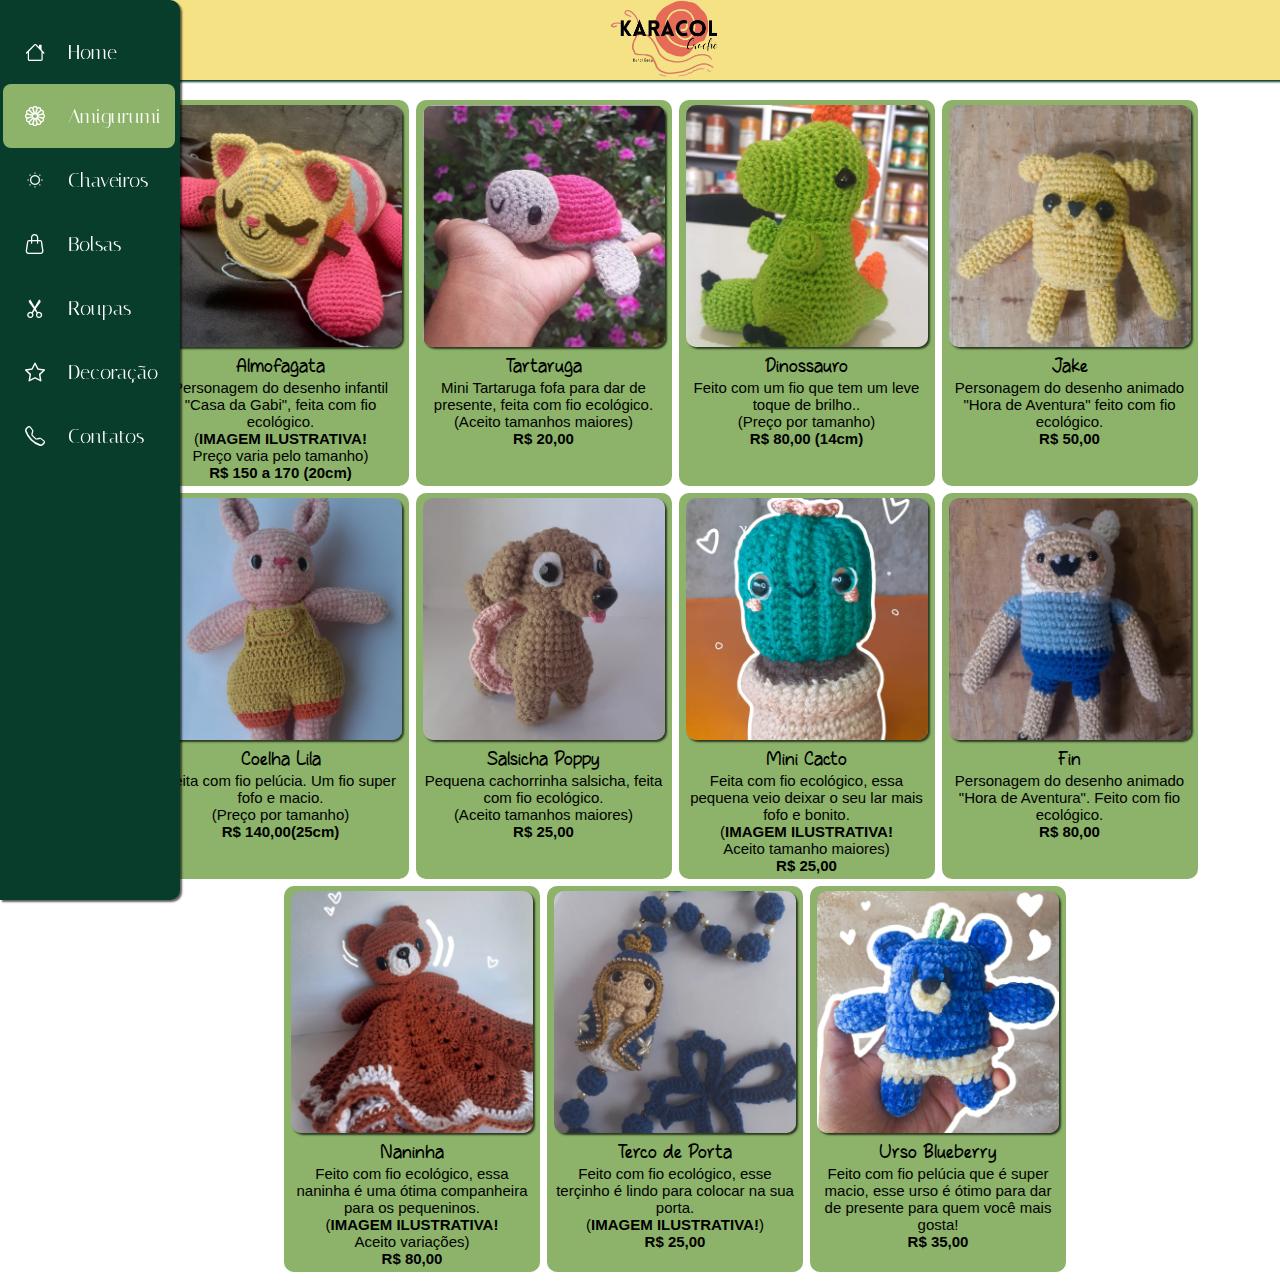
==== amigurumi/index.html @ 79bb6c6f "upda" ====
<!DOCTYPE html>
<html lang="pt-br">
<head>
    <meta charset="UTF-8">
    <meta name="viewport" content="width=device-width, initial-scale=1.0">
    <title>Karacol_croche</title>
    <link rel="stylesheet" href="style.css">
    <link rel="stylesheet" href="https://cdn.jsdelivr.net/npm/bootstrap-icons@1.11.3/font/bootstrap-icons.min.css">
    <link rel="stylesheet" href="media-query.css">
    <link rel="stylesheet" href="../fonteees/fontes.css">
    <link rel="stylesheet" href="../editor.css">
    <link rel="shortcut icon" type="imagex/png" href="../fotos_croche/icon_Karacol.png">
    
</head>
<body>
    <script src="java.js"></script>
    <nav id="nav-lateral">
        <div id="nav_con">
            <button class="abrir">
                <i class="bi bi-arrow-right-short"></i>
            </button>
            <ul id="itens">
                <li class="item">
                    <a href="../index.html">
                        <span class="icon"><i class="bi bi-house"></i></span>
                        <span class="txt">Home</span>
                    </a>
                </li>
            </ul>
            <ul id="itens">
                <li class="item active">
                    <a href="index.html">
                        <span class="icon"><i class="bi bi-flower1"></i></span>
                        <span class="txt">Amigurumi</span>
                    </a>
                </li>
            </ul>
            <ul id="itens">
                <li class="item">
                    <a href="../chaveiros/index.html">
                        <span class="icon"><i class="bi bi-brightness-low"></i></span>
                        <span class="txt">Chaveiros</span>
                    </a>
                </li>
            </ul>
            <ul id="itens">
                <li class="item">
                    <a href="../bolsas/index.html">
                        <span class="icon"><i class="bi bi-handbag"></i></span>
                        <span class="txt">Bolsas</span>
                    </a>
                </li>
            </ul>
            <ul id="itens">
                <li class="item">
                    <a href="../roupas/index.html">
                        <span class="icon"><i class="bi bi-scissors"></i></span>
                        <span class="txt">Roupas</span>
                    </a>
                </li>
            </ul>
            <ul id="itens">
                <li class="item">
                    <a href="../decoração/index.html">
                        <span class="icon"><i class="bi bi-star"></i></span>
                        <span class="txt">Decoração</span>
                    </a>
                </li>
            </ul>
            <ul id="itens">
                <li class="item">
                    <a href="../contatos/index.html">
                        <span class="icon"><i class="bi bi-telephone"></i></span>
                        <span class="txt">Contatos</span>
                    </a>
                </li>
            </ul>
        </nav>
        </div>
    <header>
        <div id="logo">
            <img src="../fotos_croche/logo.png" alt="">
        </div>
    </header>
    <main>
        <div class="espaco">
            <div class="conteudo">
                <section class="cards">
                    <div class="icon"><img src="../fotos_croche/ami_gata.png" alt="almofagata"></div>
                    <span>Almofagata</span>
                    <div id="descricao">
                        <p>Personagem do desenho infantil "Casa da Gabi", feita com fio ecológico.<br>(<Strong>IMAGEM ILUSTRATIVA!</Strong><BR>Preço varia pelo tamanho) </p>
                    </div>
                    <h3>R$ 150 a 170 (20cm)</h3>
                </section>
                <section class="cards">
                    <div class="icon"><img src="../fotos_croche/ami_tartle.jpg" alt="tartaruga"></div>
                    <span>Tartaruga </span>
                    <div id="descricao">
                        <p>Mini Tartaruga fofa para dar de presente, feita com fio ecológico.<br>(Aceito tamanhos maiores)</p>
                    </div>
                    <h3>R$ 20,00</h3>
                </section>
                <section class="cards">
                    <div class="icon"><img src="../fotos_croche/ami_dino.png" alt="dinossauro"></div>
                    <span>Dinossauro</span>
                    <div id="descricao">
                        <p>Feito com um fio que tem um leve toque de brilho..<br>(Preço por tamanho)</p>
                    </div>
                    <h3>R$ 80,00 (14cm)</h3>
                </section>
                <section class="cards">
                    <div class="icon"><img src="../fotos_croche/ami_jake.png" alt="dino"></div>
                    <span>Jake</span>
                    <div id="descricao">
                        <p>Personagem do desenho animado "Hora de Aventura" feito com fio ecológico.</p>
                    </div>
                    <h3>R$ 50,00</h3>
                </section>
                <section class="cards">
                    <div class="icon"><img src="../fotos_croche/ami_coelho.png" alt="dino"></div>
                    <span>Coelha Lila</span>
                    <div id="descricao">
                        <p>Feita com fio pelúcia. Um fio super fofo e macio.<br>(Preço por tamanho)</p>
                    </div>
                    <h3>R$ 140,00(25cm)</h3>
                </section>
                <section class="cards">
                    <div class="icon"><img src="../fotos_croche/ami_cachorro.png" alt="dino"></div>
                    <span>Salsicha Poppy</span>
                    <div id="descricao">
                        <p>Pequena cachorrinha salsicha, feita com fio ecológico.<br>(Aceito tamanhos maiores)</p>
                    </div>
                    <h3>R$ 25,00</h3>
                </section>
                <section class="cards">
                    <div class="icon"><img src="../fotos_croche/ami_cacto.png" alt="dino"></div>
                    <span>Mini Cacto</span>
                    <div id="descricao">
                        <p>Feita com fio ecológico, essa pequena veio deixar o seu lar mais fofo e bonito.<br>(<strong>IMAGEM ILUSTRATIVA!</strong><BR>Aceito tamanho maiores)</p>
                    </div>
                    <h3>R$ 25,00</h3>
                </section>
                <section class="cards">
                    <div class="icon"><img src="../fotos_croche/ami_fin.png" alt="dino"></div>
                    <span>Fin</span>
                    <div id="descricao">
                        <p>Personagem do desenho animado "Hora de Aventura". Feito com fio ecológico.</p>
                    </div>
                    <h3>R$ 80,00</h3>
                </section>
                <section class="cards">
                    <div class="icon"><img src="../fotos_croche/ami_naninha.png" alt="dino"></div>
                    <span>Naninha</span>
                    <div id="descricao">
                        <p>Feito com fio ecológico, essa naninha é uma ótima companheira para os pequeninos.<br>(<strong>IMAGEM ILUSTRATIVA!</strong><br>Aceito variações)</p>
                    </div>
                    <h3>R$ 80,00</h3>
                </section><section class="cards">
                    <div class="icon"><img src="../fotos_croche/ami_terco.png" alt="dino"></div>
                    <span>Terco de Porta</span>
                    <div id="descricao">
                        <p>Feito com fio ecológico, esse terçinho é lindo para colocar na sua porta.<br>(<strong>IMAGEM ILUSTRATIVA!</strong>)</p>
                    </div>
                    <h3>R$ 25,00</h3>
                </section>
                </section><section class="cards">
                    <div class="icon"><img src="../fotos_croche/ami_ursoazul.png" alt="dino"></div>
                    <span>Urso Blueberry</span>
                    <div id="descricao">
                        <p>Feito com fio pelúcia que é super macio, esse urso é ótimo para dar de presente para quem você mais gosta!</p>
                    </div>
                    <h3>R$ 35,00</h3>
                </section>
            </div>
        </div>
    </main>
</body>
</html>
---- amigurumi/style.css ----
@charset "UTF-8";
@import url('https://fonts.googleapis.com/css2?family=Italiana&display=swap');
:root{
    --cor-salmao: #F4E285;
    --cor-verde: #083D2B;
    --cor-verdeC: #8CB369;
    --cor-rosinha: #b36969;
    --cor-corback_verde: #00ffa887;
}
*{
    padding: 0px;
    margin: 0px;
    box-sizing: border-box;
}
main{
    display: flex;
    justify-content: right;
}
body{
    display: flex;
    background-color: black;
    font-size: 20px;
}
#nav-lateral{
    z-index: 2;
    display: flex;
    flex-direction: column;
    justify-content: space-between;
    height: 100vh;
    width: 50px;
    position: fixed;
    box-shadow: 2px 2px 2px rgba(0, 0, 0, 0.623);
    top: 0px;
    left: 0px;
    transition: .8s;
    overflow: hidden;
    border-radius: 0px 10px 10px 0px;
}
#nav-lateral:hover{
    width: 180px;
}
#nav_con{
    transition: 1s;
    padding: 20px;
    position: absolute;
    top: 3em;
    left: -7px;
}
#itens{
    display: flex;
    flex-direction: column;
    gap: 8px;
    margin-left: -10px;
    list-style: none;
}
.item{
    padding: 14px;
    cursor: pointer;
    border-radius: 8px;
}
.item:hover:not(.item.active){
    transition: .8s;
}
.item a{
    text-decoration: none;
    display: flex;
    align-items: center;
    gap: 14px;
}
.item a i {
    display: flex;
    align-items: center;
    justify-content: center;
    width: 20px;
    height: 20px;
}
header{
    display: flex;
    justify-content: center;
    width: 100%;
    height: 4em;
}
div#logo{
    width: 105px;
    height: 100%;
    position: relative;
    left: 1em;
}
div#logo>img{
    width: 120%;
    height: 100%;
    object-fit: cover;
}
div.espaco{
    display: flex;
    justify-content: center;
    position: absolute;
    width: calc(100% - 50px);
    top: 4em;
    left: 50px;
}
.abrir{
    position: absolute;
    top: -46px;
    right: 130px;
    width: 40px;
    height: 50px;
    color: white;
    cursor: pointer;
    border-radius: 10px;
}
div.conteudo{
    display: flex;
    gap: 7px;
    left: 20px;
    justify-content: left;
    flex-wrap: wrap;
    text-align: center;
    position: absolute;
    padding: 20px 10px 10px 10px;
}
div#descricao,div.conteudo p, div.conteudo h3{
    width: 100%;
    font-size: 15px;
}
div.conteudo>section.cards{
    display: flex;
    position: relative;
    flex-direction: column;
    align-items: center;
    text-align: center;
    max-width: calc(100% - 76%);
    max-height: calc(100% - 92%);
    border-radius: 10px;
    padding: 5px 7px;
}
div.conteudo>section.cards:first-child{
    margin-left: 0px;
}
div.conteudo section.cards .icon{
    width: 100%
}
div.conteudo section.cards img{
    position: relative;
    align-items: center;
    width: 100%;
    height: auto;
    border-radius: 10px;
    box-shadow: 2px 2px 2px rgba(0, 0, 0, 0.692);
}
---- amigurumi/media-query.css ----
@charset "UTF-8";

@media screen and (max-width: 300px){
    div.conteudo section.cards{
        margin-bottom: 0px;
        margin: 0px;
        max-height: 100%;
        max-width: calc(100% - 10%);
        margin-left: 0px;
    }
}
@media screen and (min-width: 300px) and (max-width: 768px){
    div.conteudo section.cards{
        margin-bottom: 0px;
        margin: 0px;
        max-height: 100%;
        max-width: calc(100% - 53%);
        margin-left: 0px;
    }
}
@media screen and (min-width: 768px) and (max-width: 992px){
    div.conteudo section.cards{
        margin-bottom: 0px;
        margin: 0px;
        max-height: 100%;
        max-width: calc(100% - 68%);
        margin-left: 0px;
    }
}
@media screen and (min-width: 992px){
    body{
        .abrir{
            display: none;
            transition: 1s;
        }
        #nav_con{
            position: absolute;
            top: 0em;
        }
    }
    #nav-lateral{
        width: 65px;
    }
    .item a{
        gap: 15px;
    }
    .item a i{
        width: 36px;
        height: 36px;
    }
    div.conteudo section.cards{
        margin-bottom: 0px;
        margin: 0px;
        max-height: 100%;
        max-width: calc(100% - 84%);
        margin-left: 0px;
    }
}
---- fonteees/fontes.css ----
/*
    FONTES:
    1-bubbly ; 2-buydog ; 3-cherry ; 4-cookie
    5-cute ; 6-game ; 7-futura ; 8-hact
    9-katto ; 10-kinder ; 11-lemon ; 12-mix
    13-monday ; 14-sunday ; 15-pat1 ; 16-pat2
    17-pw ; 18-sugar ; 19-vertical ; 20-comic 
    21-easy ; 22-grande ; 23-stone

*/

/*
    Reservei este canto para colocar a referenciacao 
    do lugar da noticia (naao esqueca! Quero trocar cor e fonte 
    de forma rapida, Obrigada morzin, vc ta fazendo um trabalho
    incrivel!TE AMO DEMAIS, sou muito grata por fazer isso por mim
    sabe, me da mais vontade de seguir, vc sempre me apoiando me da
    muita forca, obrigada.)
    :D
    te amo muito, e faco isso pq sei que vc tem potencial
*/

@font-face{
    font-family:'bubbly' ;
    src: url("Bubbly-Regular.ttf");
}
@font-face{
    font-family: 'buydog';
    src: url("Buydog.otf");
}
@font-face{
    font-family:'cherry' ;
    src: url("Cheeky Rabbit.ttf");
}
@font-face{
    font-family:'cookie' ;
    src: url("CookieMonster.ttf");
}
@font-face{
    font-family:'cute' ;
    src: url("Cute Dino.otf");
}
@font-face{
    font-family:'game' ;
    src: url("Game On_PersonalUseOnly.ttf");
}
@font-face{
    font-family:'futura' ;
    src: url("FuturaHandwritten.ttf");
}
@font-face{
    font-family:'hact' ;
    src: url("IHATCS__.TTF");
}
@font-face{
    font-family:'katto' ;
    src: url("Katto-PersonalUse.otf");
}
@font-face{
    font-family:'kinder' ;
    src: url("kindergarten.ttf");
}
@font-face{
    font-family:'lemon' ;
    src: url("Lemon Juice.otf");
}
@font-face{
    font-family:'mix' ;
    src: url("MixStitch.ttf");
}
@font-face{
    font-family:'monday' ;
    src: url("Monday Night.ttf");
}
@font-face{
    font-family:'sunday' ;
    src: url("Next Sunday.otf");
}
@font-face{
    font-family:'pat1' ;
    src: url("Patchwork Stitchlings Color.ttf");
}
@font-face{
    font-family:'pat2' ;
    src: url("Patchwork Stitchlings.ttf");
}
@font-face{
    font-family:'pw' ;
    src: url("PWDottedFont.ttf");
}
@font-face{
    font-family:'sugar' ;
    src: url("Sugar Cream.otf");
}
@font-face{
    font-family:'vertical' ;
    src: url("Vertically.otf");
}
@font-face{
    font-family:'comic' ;
    src: url("Comic_Andy.ttf");
}
@font-face{
    font-family:'easy' ;
    src: url("EasyOpenFace.ttf");
}
@font-face{
    font-family:'grande' ;
    src: url("Grande October Four (Regular) by Situjuh (7NTypes).otf");
}
@font-face{
    font-family:'stone' ;
    src: url("STONES.ttf");
}

.texto:nth-child(1){
    font-family: 'bubbly';
}
.texto:nth-child(2){
    font-family: 'buydog';
}
.texto:nth-child(3){
    font-family: 'cherry';
}
.texto:nth-child(4){
    font-family: 'cookie';
}
.texto:nth-child(5){
    font-family: 'cute';
}
.texto:nth-child(6){
    font-family: 'game';
}
.texto:nth-child(7){
    font-family: 'futura';
}
.texto:nth-child(8){
    font-family: 'hact';
}
.texto:nth-child(9){
    font-family: 'katto';
}
.texto:nth-child(10){
    font-family: 'kinder';
}
.texto:nth-child(11){
    font-family: 'lemon';
}
.texto:nth-child(12){
    font-family: 'mix';
}
.texto:nth-child(13){
    font-family: 'monday';
}
.texto:nth-child(14){
    font-family: 'sunday';
}
.texto:nth-child(15){
    font-family: 'pat1';
}
.texto:nth-child(16){
    font-family: 'pat2';
}
.texto:nth-child(17){
    font-family: 'pw';
}
.texto:nth-child(18){
    font-family: 'sugar';
}
.texto:nth-child(19){
    font-family: 'vertical';
}
.texto:nth-child(20){
    font-family: 'comic';
}
.texto:nth-child(21){
    font-family: 'easy';
}
.texto:nth-child(22){
    font-family: 'grande';
}
.texto:nth-child(23){
    font-family: 'stone';
}
---- editor.css ----
:root{
    --cor-salmao: #F4E285;
    --cor-verde: #083D2B;
    --cor-verdeC: #8CB369;
    --cor-rosinha: #b36969;
    --cor-corback_verde: #00ffa887;
}
@media screen and (max-width: 300px) {
    div.conteudo section.cards{
        max-width: 100%;
    }
    div.conteudo {
        left: 0px;
    }
}
@media screen and (min-width: 300px) and (max-width: 400px){
    div.conteudo section.cards{
        max-width: 16pc;
    }
    div.conteudo{
        display: flex;
        justify-content: center;
        left: 0px;
    }
}
@media screen and (min-width: 768px) and (max-width: 992px){
    div.conteudo section.cards {
      max-width: 17pc;
    }
    div.conteudo{
        display: flex;
        justify-content: center;
    }
}
@media screen and (min-width: 992px){
    div.conteudo section.cards{
        max-width: 16pc;
    }
    div.conteudo{
        display: flex;
        justify-content: center;
    }
}
/*Cor da pagina*/
body{
    background-color: white;
}
/*Aqui muda a cor do bottao de abrir a navbar*/

.abrir{
    background-color: var(--cor-verdeC);
}

/*Aqui muda a cor da navbar*/
#nav-lateral{
    background-color: var(--cor-verde);
    font-family: "Italiana", sans-serif;
}
/*Aqui muda a cor dos icones*/
.item a{
    color: rgb(255, 255, 255);
}
/*Aqui muda a cor do item selecionado*/
.item.active{
    background-color: var(--cor-verdeC);
}
/*Aqui muda a cor do item quando o mouse e passado por cima*/
.item:hover:not(.item.active){
    background-color: #000000;
}

/*Aqui muda a cor do cabecalho*/
header{
    background-color: var(--cor-salmao);
    box-shadow: 2px 2px 2px var(--cor-verde);
}
/*Aqui muda a fonte dos titulos dos croche*/
div.conteudo{
    font-family: vertical;
}
/*Aqui muda a fonte do preço e da descrição do produto*/
div#descricao,div.conteudo p, div.conteudo h3{
    font-family: Arial, Helvetica, sans-serif;
}
/*Aqui muda a cor do cards de croche*/
div.conteudo>section.cards{
    background: var(--cor-verdeC);
}
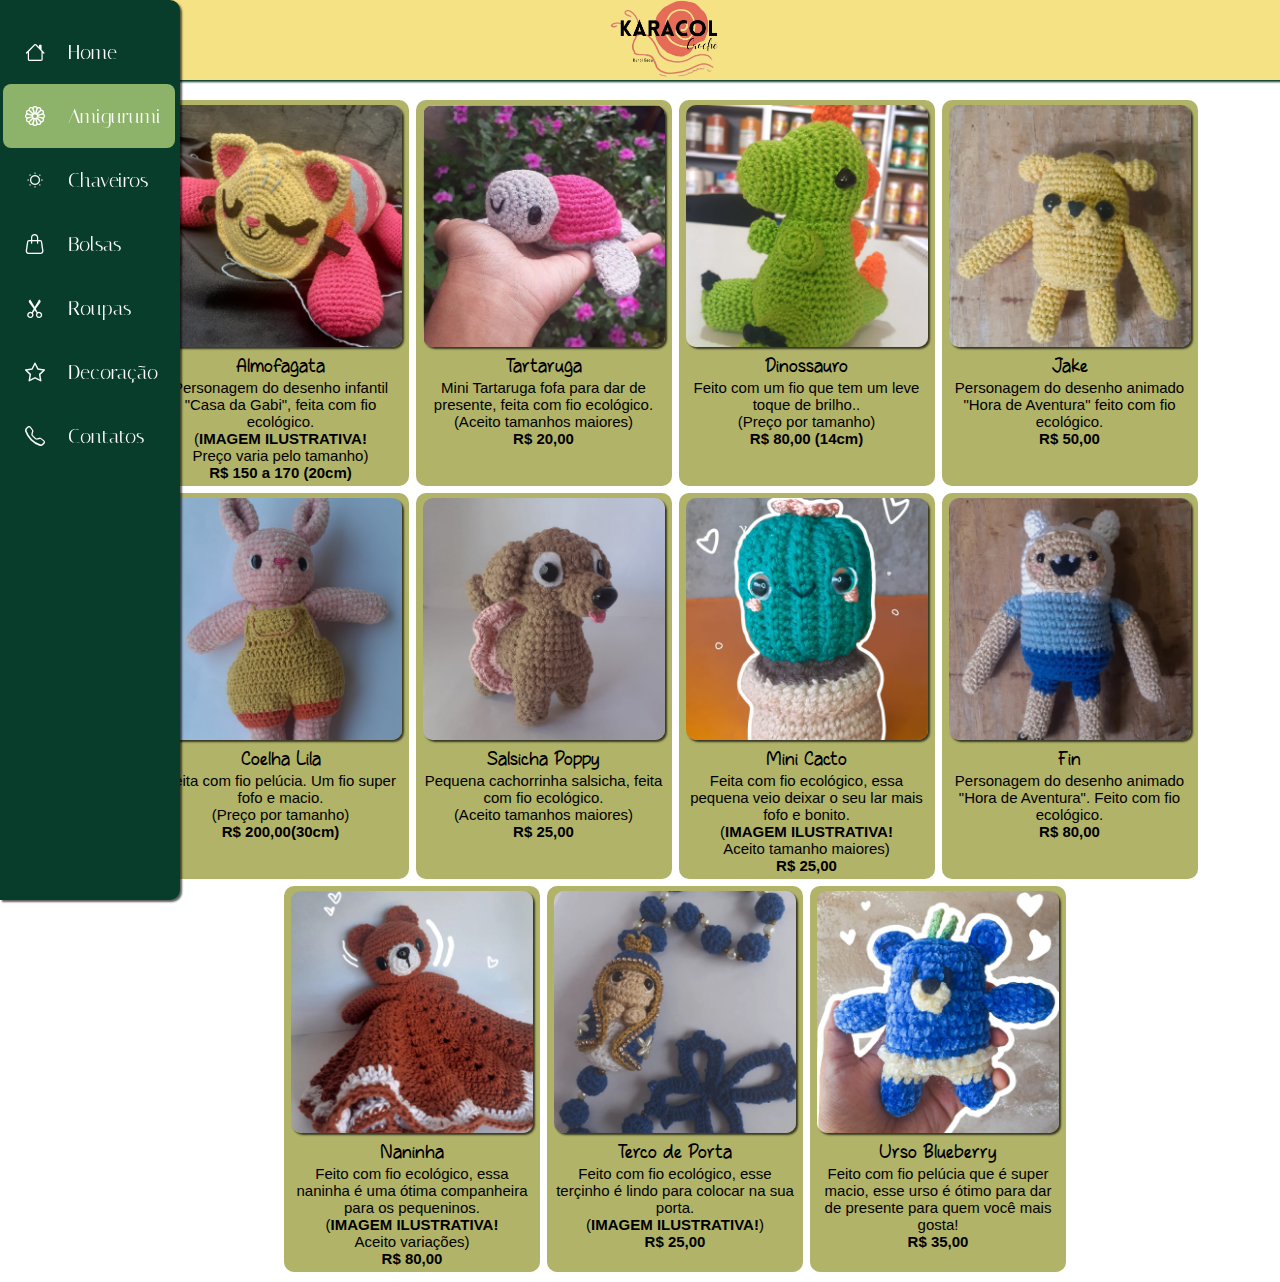
==== commit b82bb8db: "update" ====
--- a/amigurumi/index.html
+++ b/amigurumi/index.html
@@ -123,7 +123,7 @@
                     <div id="descricao">
                         <p>Feita com fio pelúcia. Um fio super fofo e macio.<br>(Preço por tamanho)</p>
                     </div>
-                    <h3>R$ 140,00(25cm)</h3>
+                    <h3>R$ 200,00(30cm)</h3>
                 </section>
                 <section class="cards">
                     <div class="icon"><img src="../fotos_croche/ami_cachorro.png" alt="dino"></div>
@@ -156,7 +156,8 @@
                         <p>Feito com fio ecológico, essa naninha é uma ótima companheira para os pequeninos.<br>(<strong>IMAGEM ILUSTRATIVA!</strong><br>Aceito variações)</p>
                     </div>
                     <h3>R$ 80,00</h3>
-                </section><section class="cards">
+                </section>
+                <section class="cards">
                     <div class="icon"><img src="../fotos_croche/ami_terco.png" alt="dino"></div>
                     <span>Terco de Porta</span>
                     <div id="descricao">
@@ -164,14 +165,14 @@
                     </div>
                     <h3>R$ 25,00</h3>
                 </section>
-                </section><section class="cards">
+                <section class="cards">
                     <div class="icon"><img src="../fotos_croche/ami_ursoazul.png" alt="dino"></div>
                     <span>Urso Blueberry</span>
                     <div id="descricao">
                         <p>Feito com fio pelúcia que é super macio, esse urso é ótimo para dar de presente para quem você mais gosta!</p>
                     </div>
                     <h3>R$ 35,00</h3>
-                </section>
+                </section> 
             </div>
         </div>
     </main>
--- a/editor.css
+++ b/editor.css
@@ -4,6 +4,8 @@
     --cor-verdeC: #8CB369;
     --cor-rosinha: #b36969;
     --cor-corback_verde: #00ffa887;
+    --cor-amarilo:#b1b369;
+    --cor-ama:#b38f69;
 }
 @media screen and (max-width: 300px) {
     div.conteudo section.cards{
@@ -66,7 +68,7 @@
 }
 /*Aqui muda a cor do item quando o mouse e passado por cima*/
 .item:hover:not(.item.active){
-    background-color: #000000;
+    background-color: #e0ff31;
 }
 
 /*Aqui muda a cor do cabecalho*/
@@ -84,5 +86,10 @@
 }
 /*Aqui muda a cor do cards de croche*/
 div.conteudo>section.cards{
-    background: var(--cor-verdeC);
+    background: var(--cor-amarilo);
+}
+
+.rodape{
+    height: 30px;
+    background-color: black;
 }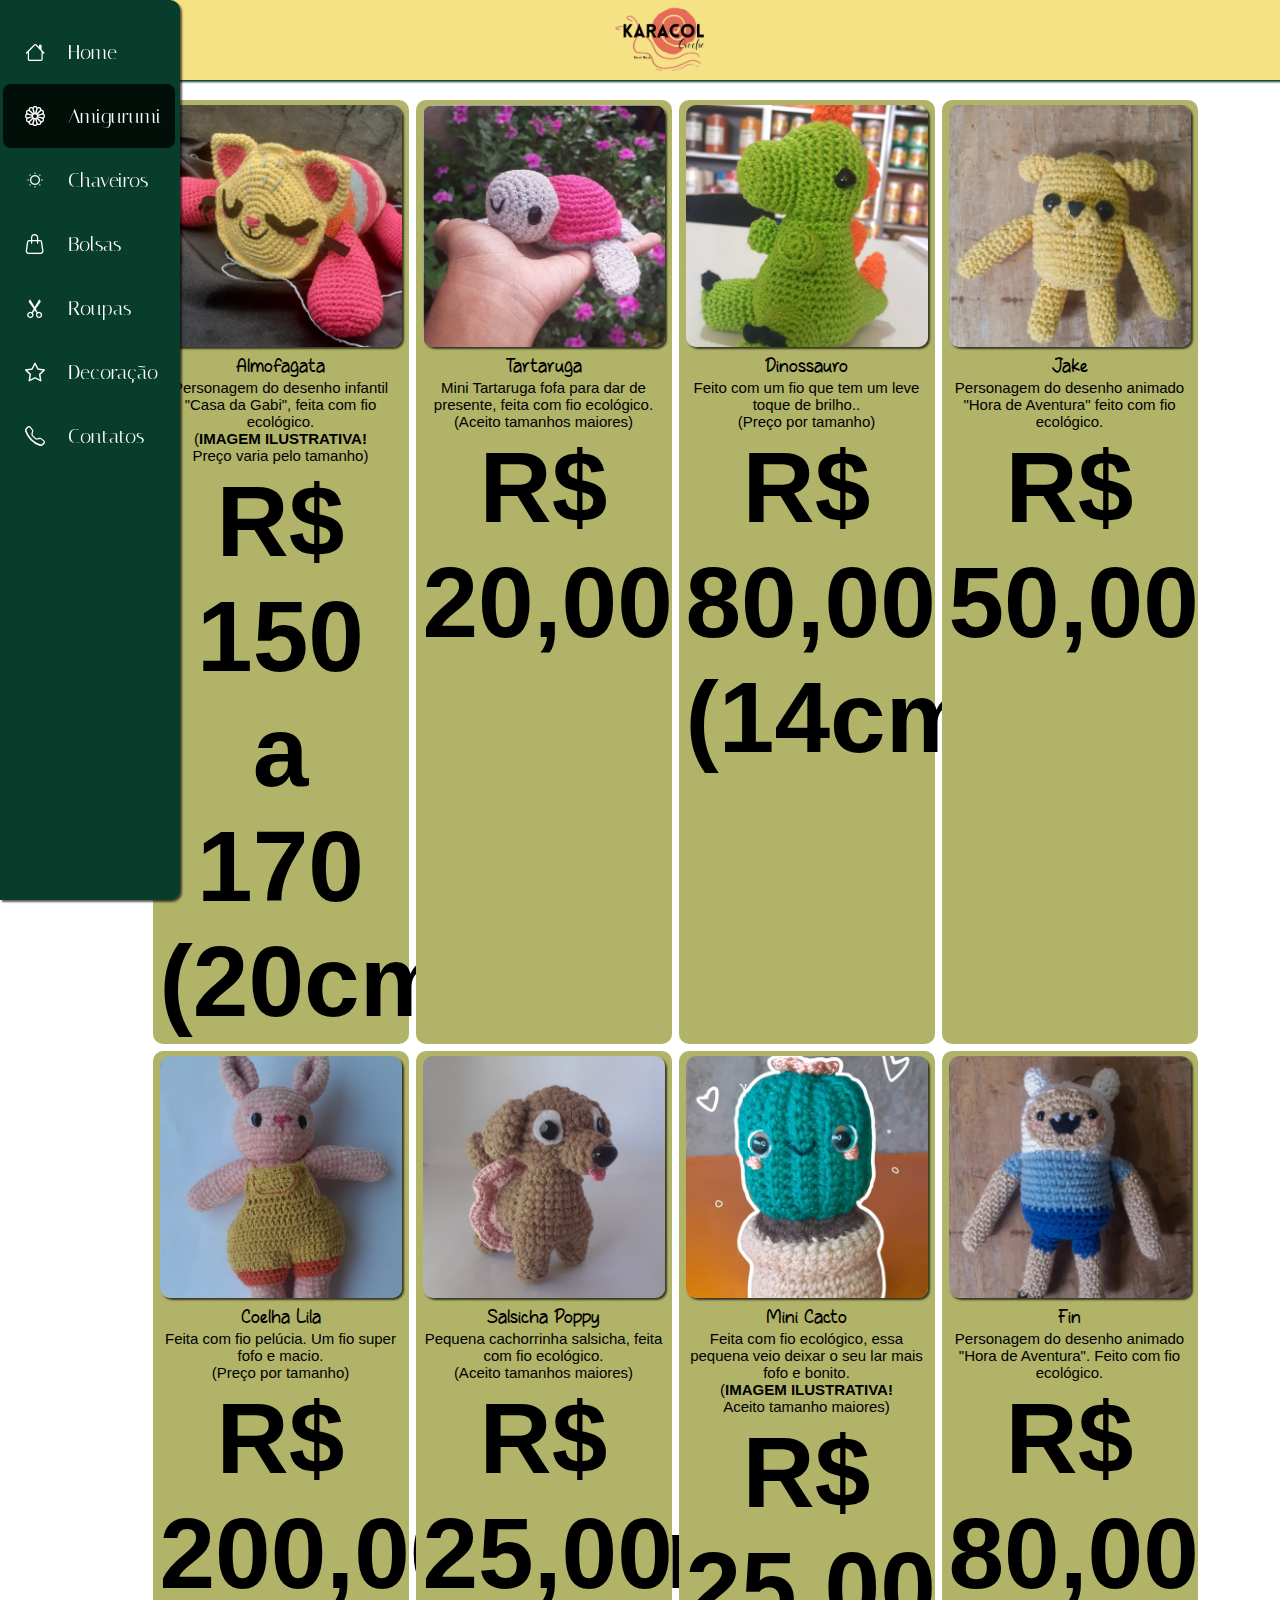
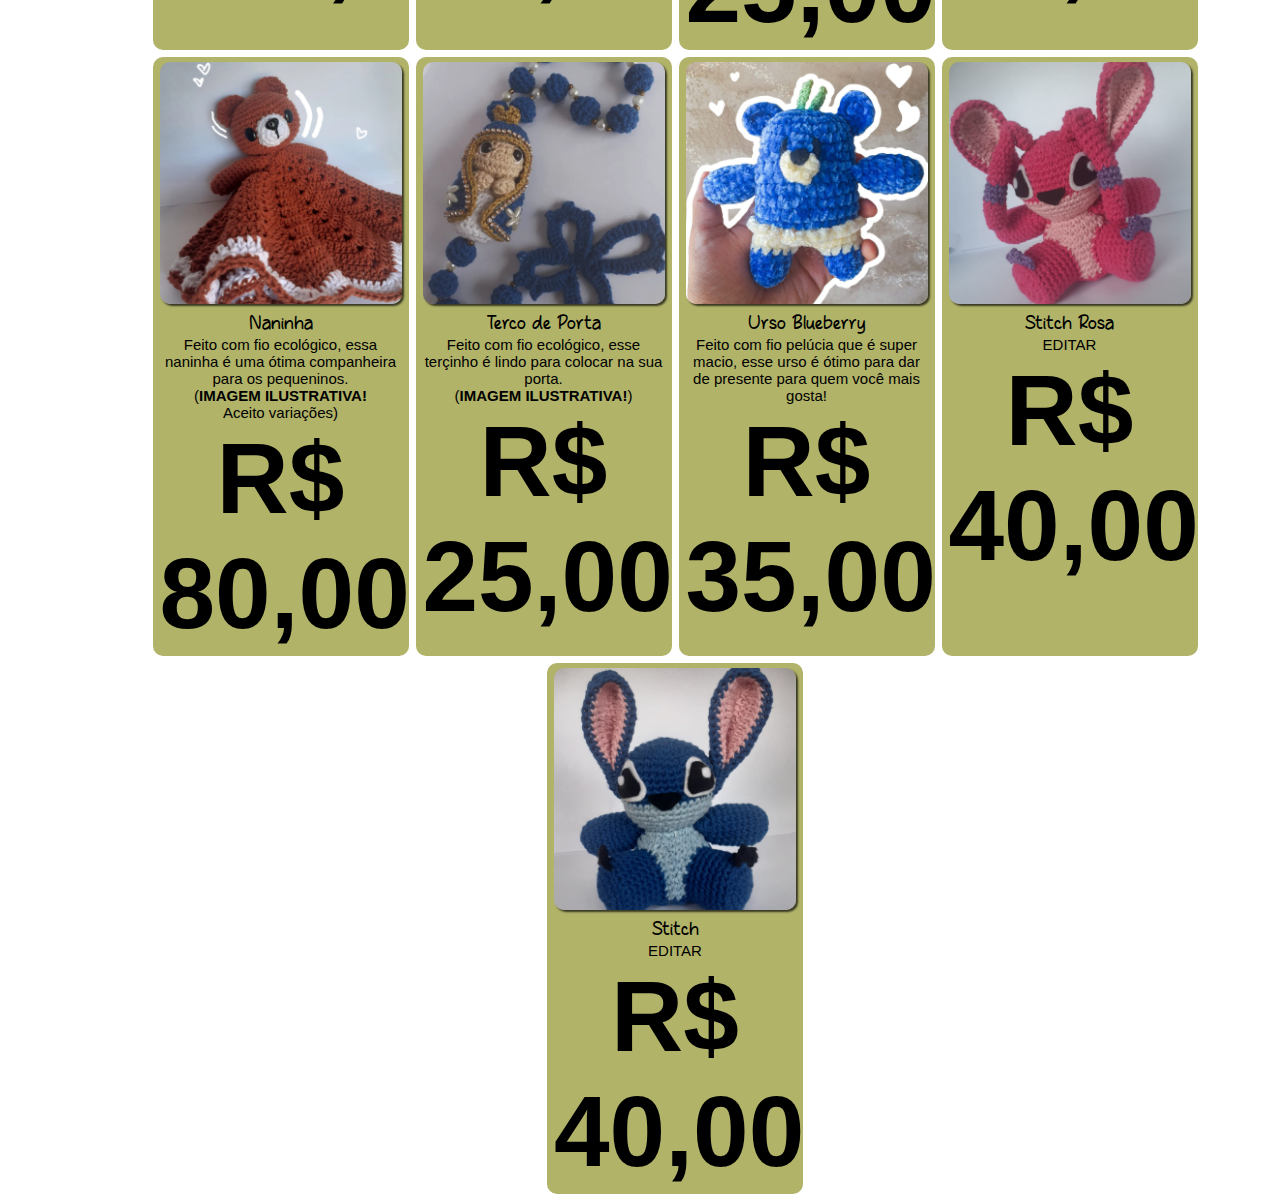
==== commit bd5e0cff: "upda" ====
--- a/amigurumi/index.html
+++ b/amigurumi/index.html
@@ -173,6 +173,21 @@
                     </div>
                     <h3>R$ 35,00</h3>
                 </section> 
+                <section class="cards">
+                    <div class="icon"><img src="../fotos_croche/ami_s_rosa.png" alt="dino"></div>
+                    <span>Stitch Rosa</span>
+                    <div id="descricao">
+                        <p>EDITAR</p>
+                    </div>
+                    <h3>R$ 40,00</h3>
+                </section> 
+                <section class="cards">
+                    <div class="icon"><img src="../fotos_croche/ami_s_azul.png" alt="dino"></div>
+                    <span>Stitch</span>
+                    <div id="descricao">
+                        <p>EDITAR</p>
+                    <h3>R$ 40,00</h3>
+                </section> 
             </div>
         </div>
     </main>
--- a/amigurumi/style.css
+++ b/amigurumi/style.css
@@ -75,19 +75,21 @@
     height: 20px;
 }
 header{
+    background-color: var(--cor-salmao);
     display: flex;
     justify-content: center;
-    width: 100%;
+    box-shadow: 2px 2px 2px var(--cor-verde);
+    width: calc(100% - 50px);
+    position: absolute;
+    left: 50px;
     height: 4em;
 }
 div#logo{
     width: 105px;
     height: 100%;
-    position: relative;
-    left: 1em;
 }
 div#logo>img{
-    width: 120%;
+    width: 100%;
     height: 100%;
     object-fit: cover;
 }
--- a/editor.css
+++ b/editor.css
@@ -6,6 +6,10 @@
     --cor-corback_verde: #00ffa887;
     --cor-amarilo:#b1b369;
     --cor-ama:#b38f69;
+    --cor-verdesES:rgb(1, 15, 8);
+}
+div.conteudo section.cards h3{
+    font-size: 100px;
 }
 @media screen and (max-width: 300px) {
     div.conteudo section.cards{
@@ -64,11 +68,11 @@
 }
 /*Aqui muda a cor do item selecionado*/
 .item.active{
-    background-color: var(--cor-verdeC);
+    background-color: var(--cor-verdesES);
 }
 /*Aqui muda a cor do item quando o mouse e passado por cima*/
 .item:hover:not(.item.active){
-    background-color: #e0ff31;
+    background-color: #00ffa887;
 }
 
 /*Aqui muda a cor do cabecalho*/
@@ -87,9 +91,4 @@
 /*Aqui muda a cor do cards de croche*/
 div.conteudo>section.cards{
     background: var(--cor-amarilo);
-}
-
-.rodape{
-    height: 30px;
-    background-color: black;
 }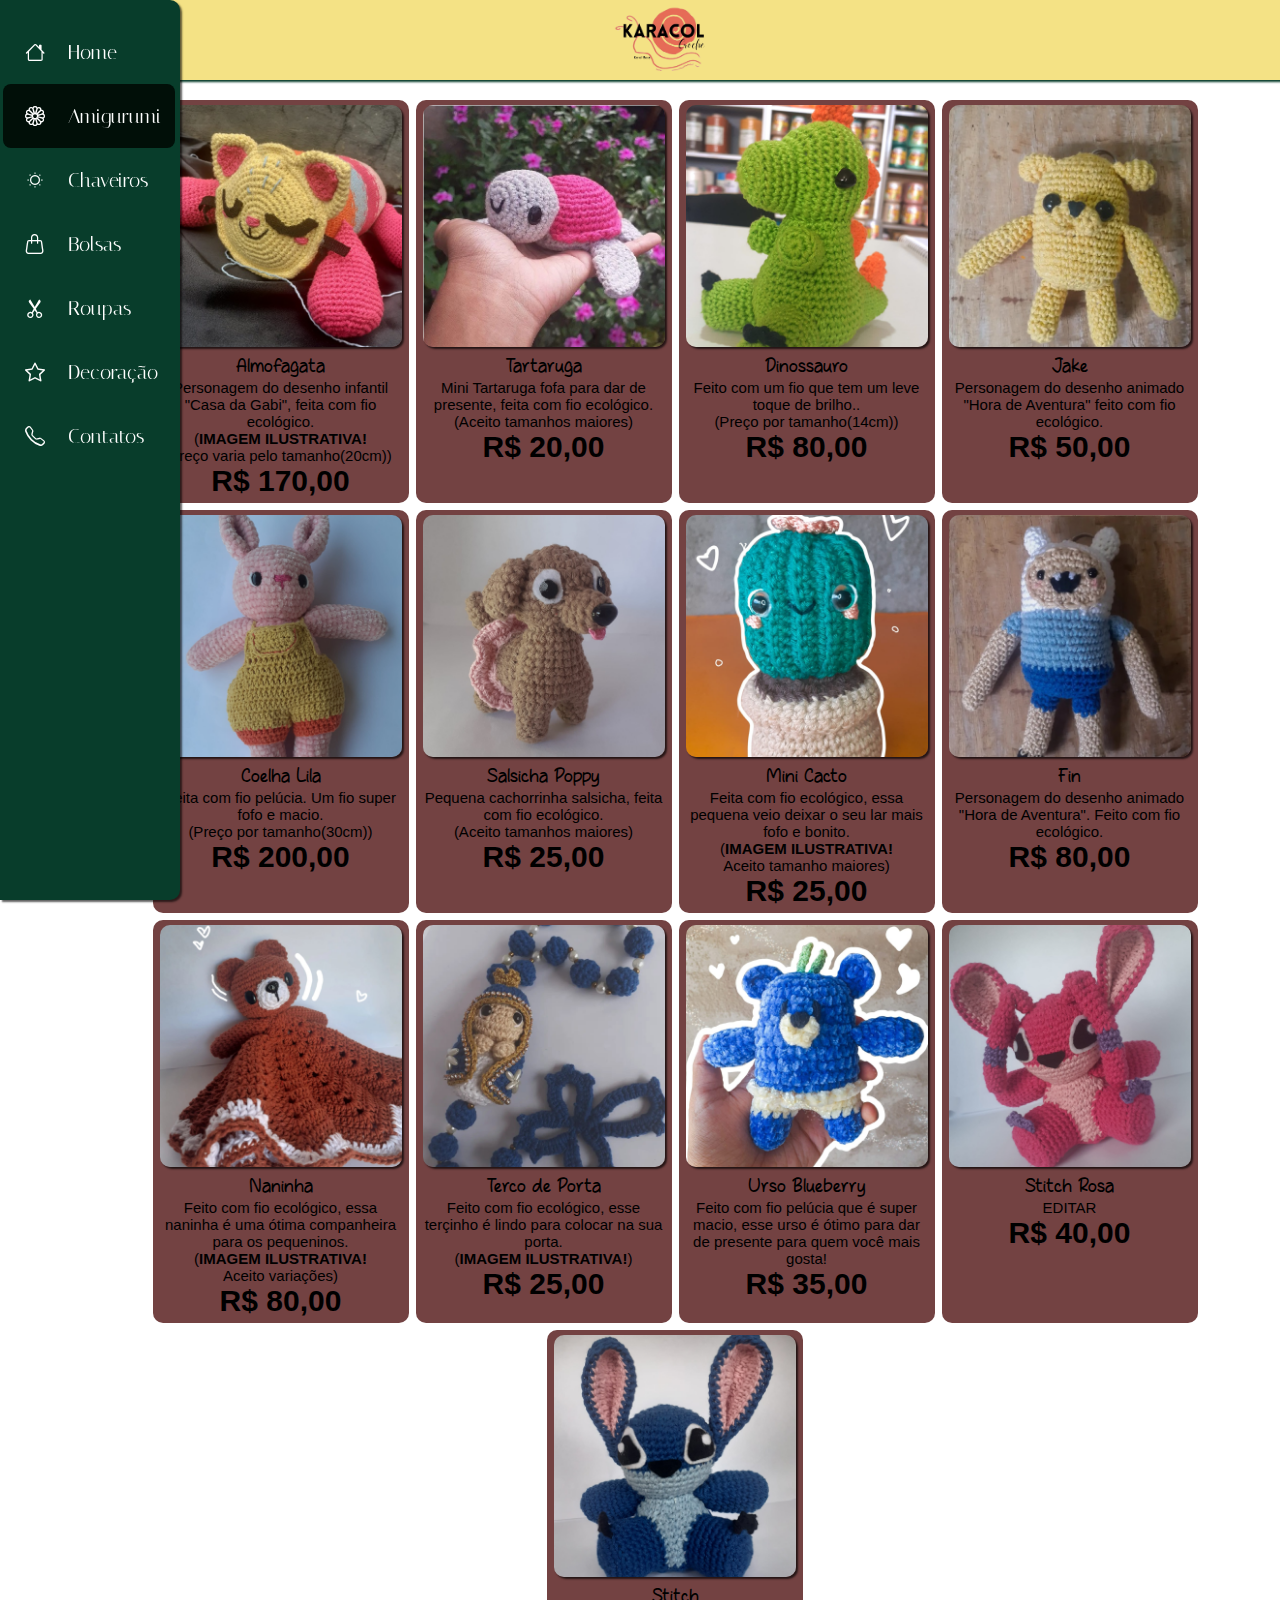
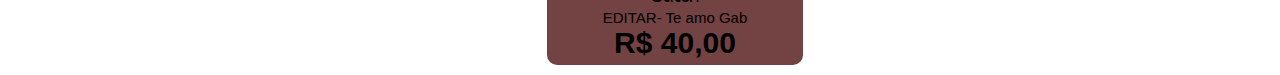
==== commit 9124f557: "upda dark" ====
--- a/amigurumi/index.html
+++ b/amigurumi/index.html
@@ -89,9 +89,9 @@
                     <div class="icon"><img src="../fotos_croche/ami_gata.png" alt="almofagata"></div>
                     <span>Almofagata</span>
                     <div id="descricao">
-                        <p>Personagem do desenho infantil "Casa da Gabi", feita com fio ecológico.<br>(<Strong>IMAGEM ILUSTRATIVA!</Strong><BR>Preço varia pelo tamanho) </p>
+                        <p>Personagem do desenho infantil "Casa da Gabi", feita com fio ecológico.<br>(<Strong>IMAGEM ILUSTRATIVA!</Strong><BR>Preço varia pelo tamanho(20cm)) </p>
                     </div>
-                    <h3>R$ 150 a 170 (20cm)</h3>
+                    <h3>R$ 170,00 </h3>
                 </section>
                 <section class="cards">
                     <div class="icon"><img src="../fotos_croche/ami_tartle.jpg" alt="tartaruga"></div>
@@ -105,9 +105,9 @@
                     <div class="icon"><img src="../fotos_croche/ami_dino.png" alt="dinossauro"></div>
                     <span>Dinossauro</span>
                     <div id="descricao">
-                        <p>Feito com um fio que tem um leve toque de brilho..<br>(Preço por tamanho)</p>
+                        <p>Feito com um fio que tem um leve toque de brilho..<br>(Preço por tamanho(14cm))</p>
                     </div>
-                    <h3>R$ 80,00 (14cm)</h3>
+                    <h3>R$ 80,00</h3>
                 </section>
                 <section class="cards">
                     <div class="icon"><img src="../fotos_croche/ami_jake.png" alt="dino"></div>
@@ -121,9 +121,9 @@
                     <div class="icon"><img src="../fotos_croche/ami_coelho.png" alt="dino"></div>
                     <span>Coelha Lila</span>
                     <div id="descricao">
-                        <p>Feita com fio pelúcia. Um fio super fofo e macio.<br>(Preço por tamanho)</p>
+                        <p>Feita com fio pelúcia. Um fio super fofo e macio.<br>(Preço por tamanho(30cm))</p>
                     </div>
-                    <h3>R$ 200,00(30cm)</h3>
+                    <h3>R$ 200,00</h3>
                 </section>
                 <section class="cards">
                     <div class="icon"><img src="../fotos_croche/ami_cachorro.png" alt="dino"></div>
@@ -185,7 +185,7 @@
                     <div class="icon"><img src="../fotos_croche/ami_s_azul.png" alt="dino"></div>
                     <span>Stitch</span>
                     <div id="descricao">
-                        <p>EDITAR</p>
+                        <p>EDITAR- Te amo Gab</p>
                     <h3>R$ 40,00</h3>
                 </section> 
             </div>
--- a/editor.css
+++ b/editor.css
@@ -6,10 +6,11 @@
     --cor-corback_verde: #00ffa887;
     --cor-amarilo:#b1b369;
     --cor-ama:#b38f69;
+    --cor-rosaEscuro:#734242;
     --cor-verdesES:rgb(1, 15, 8);
 }
 div.conteudo section.cards h3{
-    font-size: 100px;
+    font-size: 30px;
 }
 @media screen and (max-width: 300px) {
     div.conteudo section.cards{
@@ -90,5 +91,5 @@
 }
 /*Aqui muda a cor do cards de croche*/
 div.conteudo>section.cards{
-    background: var(--cor-amarilo);
+    background: var(--cor-rosaEscuro);
 }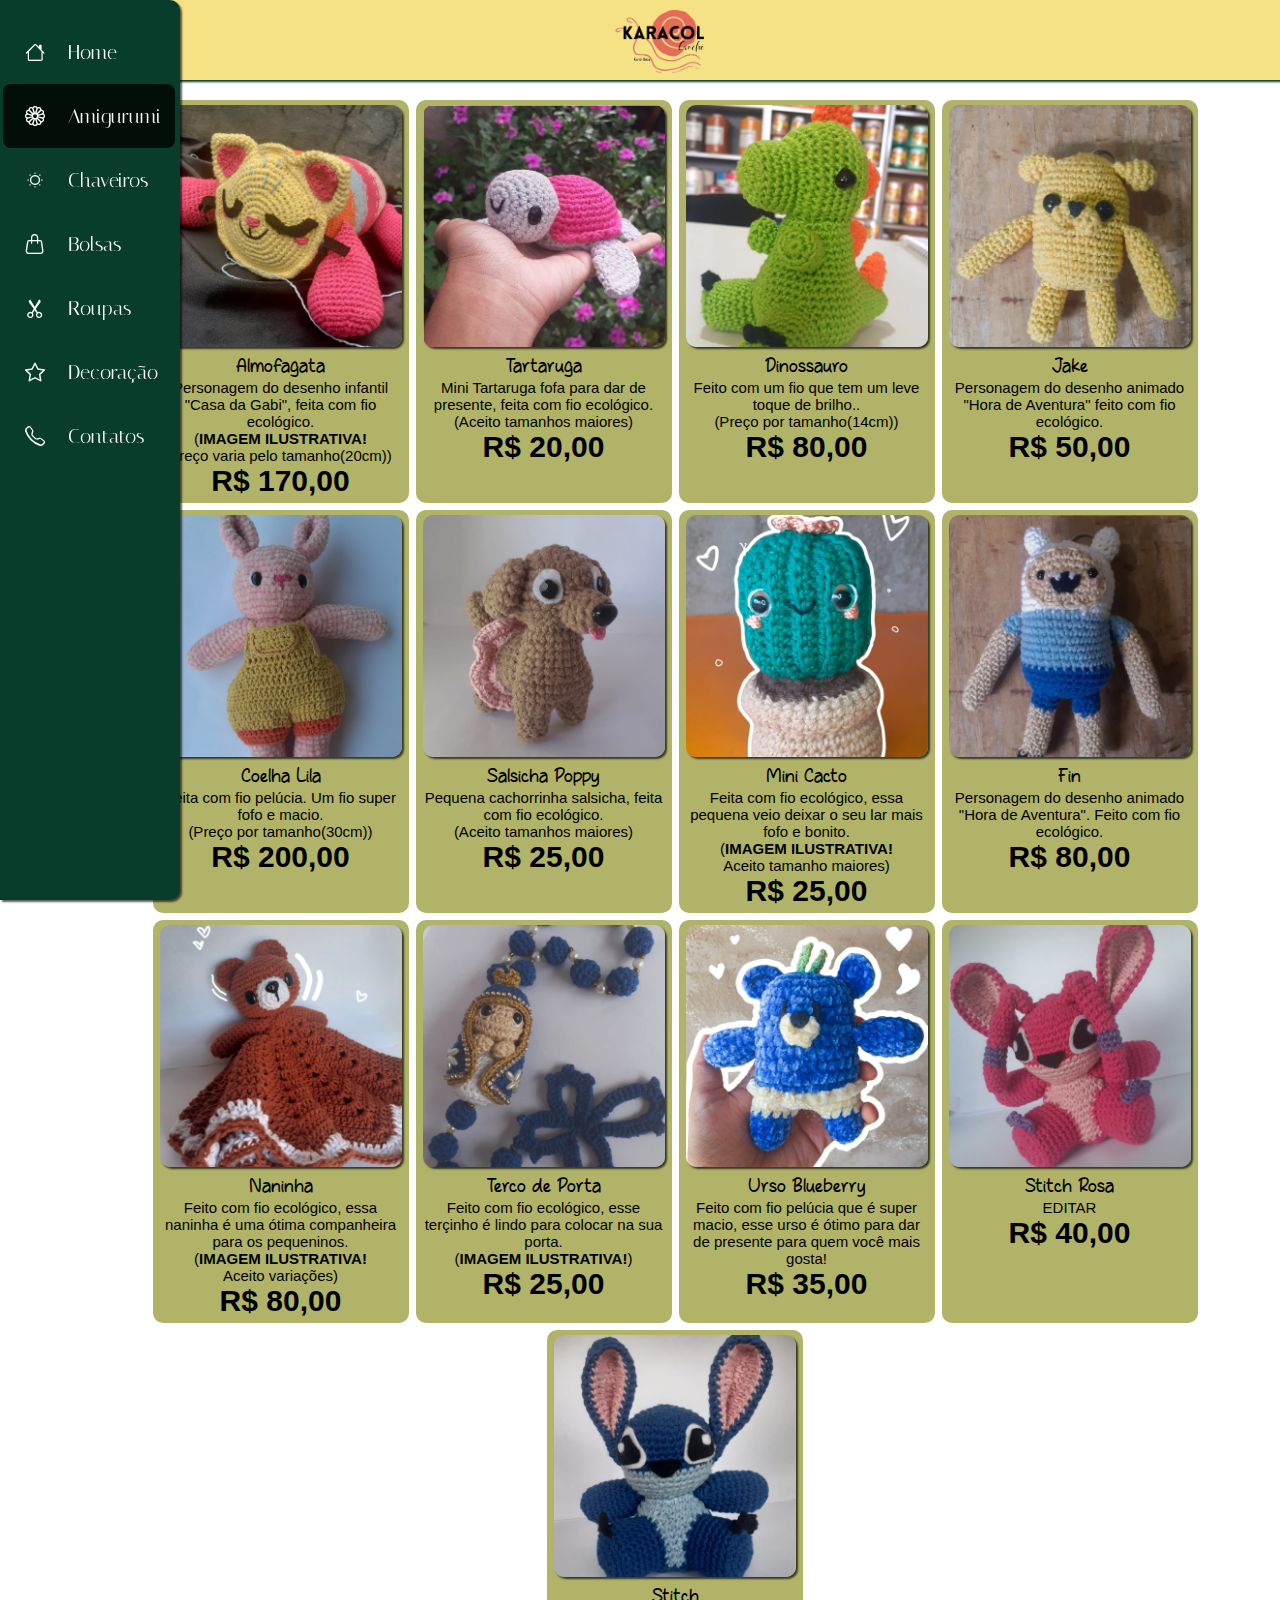
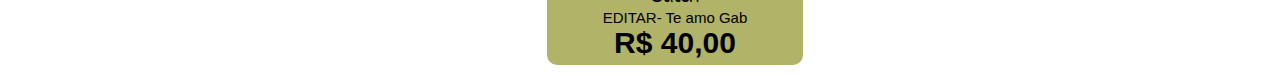
==== commit 9e20512a: "updatemasterdarkmodeprogamerrtx" ====
--- a/amigurumi/index.html
+++ b/amigurumi/index.html
@@ -9,11 +9,12 @@
     <link rel="stylesheet" href="media-query.css">
     <link rel="stylesheet" href="../fonteees/fontes.css">
     <link rel="stylesheet" href="../editor.css">
+    <link rel="stylesheet" href="../DarkTheme/darktheme.css">
+    <script src="../DarkTheme/darkcheck.js" defer></script>
     <link rel="shortcut icon" type="imagex/png" href="../fotos_croche/icon_Karacol.png">
     
 </head>
 <body>
-    <script src="java.js"></script>
     <nav id="nav-lateral">
         <div id="nav_con">
             <button class="abrir">
@@ -79,7 +80,6 @@
         </div>
     <header>
         <div id="logo">
-            <img src="../fotos_croche/logo.png" alt="">
         </div>
     </header>
     <main>
--- a/editor.css
+++ b/editor.css
@@ -91,5 +91,5 @@
 }
 /*Aqui muda a cor do cards de croche*/
 div.conteudo>section.cards{
-    background: var(--cor-rosaEscuro);
+    background: var(--cor-amarilo);
 }--- a/DarkTheme/darktheme.css
+++ b/DarkTheme/darktheme.css
@@ -0,0 +1,91 @@
+
+
+.trilho{
+    display: flex;
+    position: absolute;
+    align-items: center;
+    width: 60px;
+    height: 30px;
+    border-radius: 100px;
+    right: calc(100% - 95%);
+    background-color: #b3a561;
+    cursor: pointer;
+    box-shadow: 2px 2px 2px rgba(0, 0, 0, 0.418);
+}
+.indicador{
+    width: 28px;
+    height: 23px;
+    left: 5px;
+    border-radius: 100px;
+    transform: scale(1.1);
+    position: absolute;
+    background-color: white;
+}
+
+.trilho.dark{
+    background-color: white;
+}
+
+.trilho.dark .indicador{
+    left: 28px;
+    background-color: rgb(0, 0, 0);
+}
+body.dark{
+    background-color: black;
+}
+header.dark{
+    background-color: black;
+    box-shadow: 2px 2px 2px white;
+}
+.espaco.dark{
+    color: white;
+}
+.espaco.dark div.conteudo section.cards{
+    background-color: var(--cor-rosaEscuro);
+}
+.espaco.dark .noticias .conteudo{
+    background-color: black;
+    border-color: white;
+}
+header.dark #logo{
+    background-position-y: -10px;
+    width: 105px;
+    height: 100%;
+    background-image: url(../fotos_croche/logodark.png);
+    background-size: 100%;
+}
+div#logo{
+    background-position-y: -10px;
+    width: 105px;
+    background-image: url(../fotos_croche/logo.png);
+    height: 100%;
+    background-size: 100%;
+}
+#nav-lateral.dark{
+    background-color: black;
+    box-shadow: 2px 2px 2px white;
+}
+#nav-lateral.dark div#nav_con li.item.active{
+    border-style: double;
+    border-width: 2px;
+    border-color: white;
+}
+#nav-lateral.dark div#nav_con .abrir{
+    background-color: black;
+    border-style: double;
+    border-width: 2px;
+    border-color: white;
+}
+#nav-lateral.dark .item:hover:not(.item.active){
+    background-color: black;
+    border-style: dashed;
+    border-width: 2px;
+    border-color: white;
+}
+.espaco div.conteudo section.cards{
+    transition: 2s;
+}
+
+body.dark main .zap{
+    color: white;
+}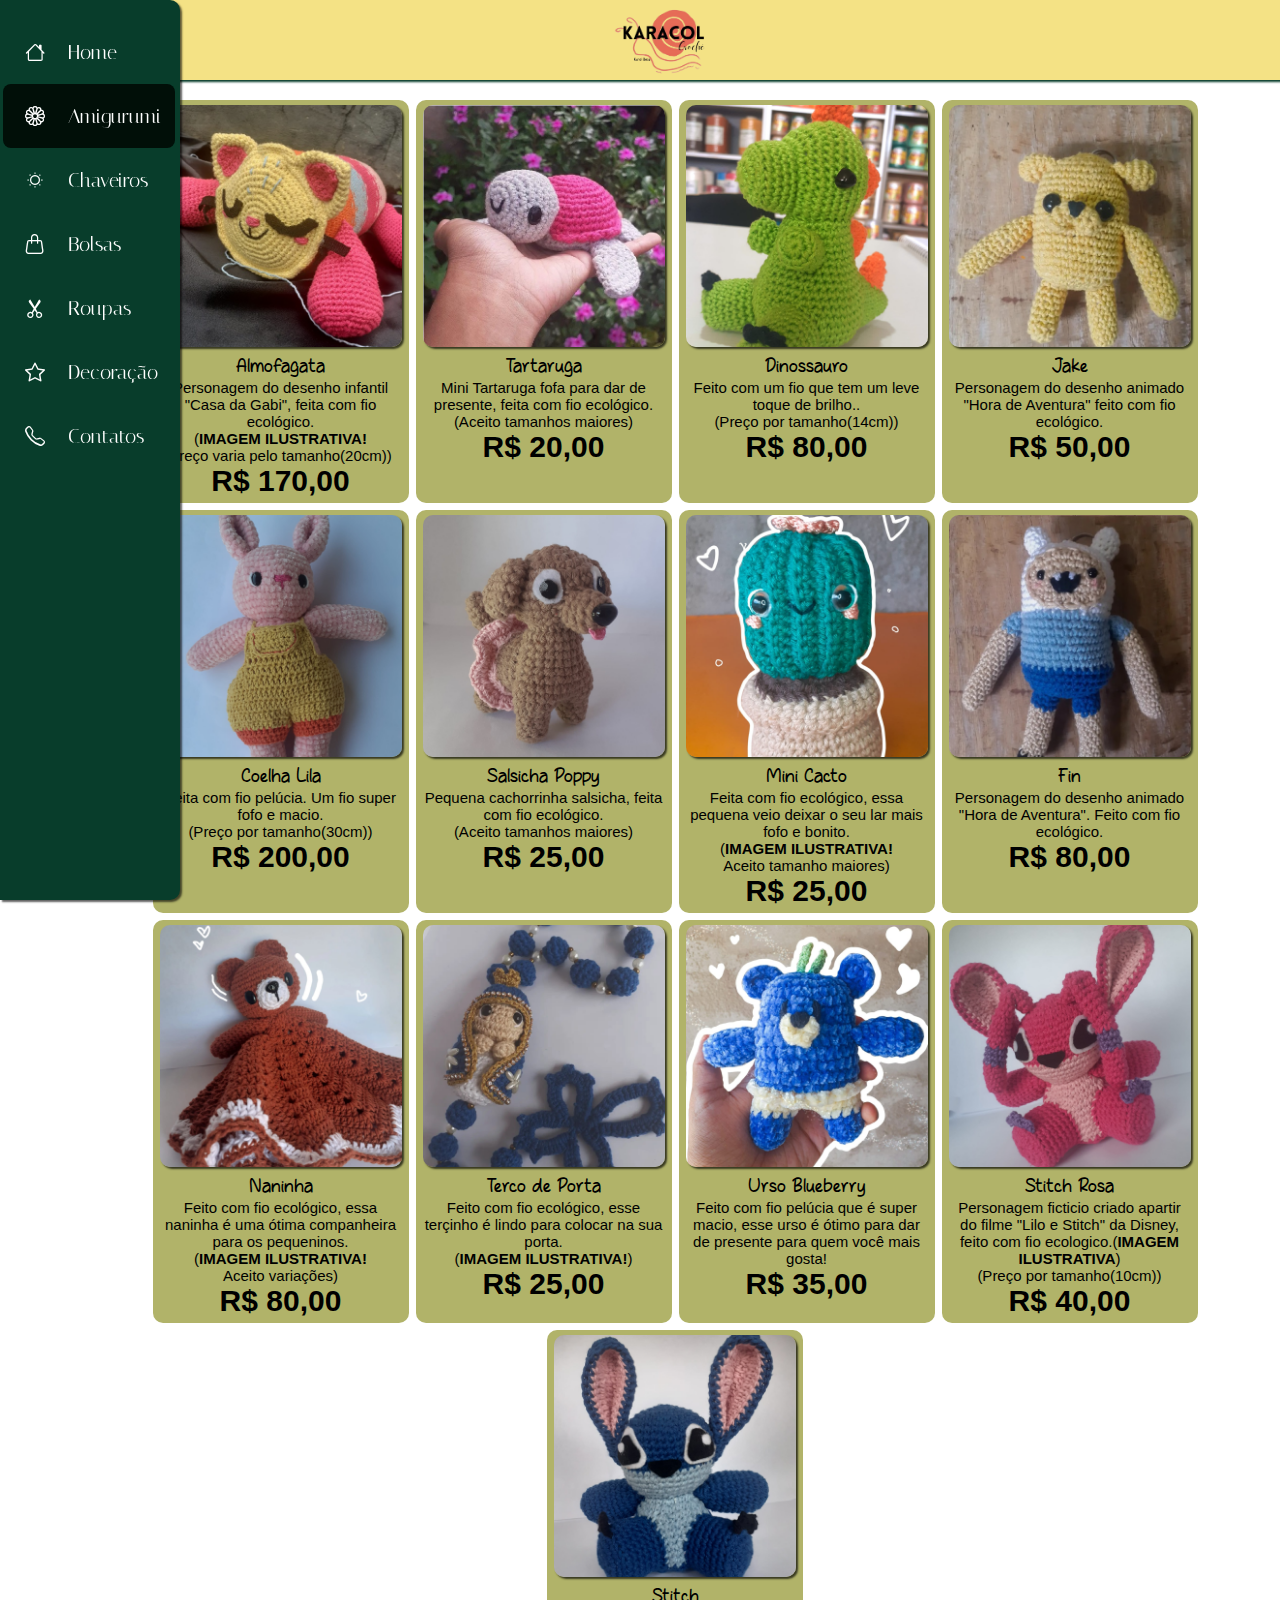
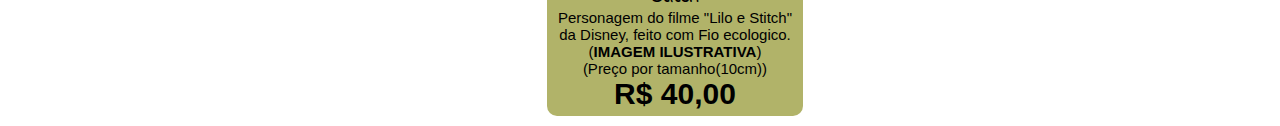
==== commit 6313c1fb: "updatehome" ====
--- a/amigurumi/index.html
+++ b/amigurumi/index.html
@@ -177,7 +177,7 @@
                     <div class="icon"><img src="../fotos_croche/ami_s_rosa.png" alt="dino"></div>
                     <span>Stitch Rosa</span>
                     <div id="descricao">
-                        <p>EDITAR</p>
+                        <p>Personagem ficticio criado apartir do filme "Lilo e Stitch" da Disney, feito com fio ecologico.(<strong>IMAGEM ILUSTRATIVA</strong>)<br>(Preço por tamanho(10cm))</p>
                     </div>
                     <h3>R$ 40,00</h3>
                 </section> 
@@ -185,7 +185,7 @@
                     <div class="icon"><img src="../fotos_croche/ami_s_azul.png" alt="dino"></div>
                     <span>Stitch</span>
                     <div id="descricao">
-                        <p>EDITAR- Te amo Gab</p>
+                        <p>Personagem do filme "Lilo e Stitch" da Disney, feito com Fio ecologico. (<strong>IMAGEM ILUSTRATIVA</strong>)<br>(Preço por tamanho(10cm))</p>
                     <h3>R$ 40,00</h3>
                 </section> 
             </div>
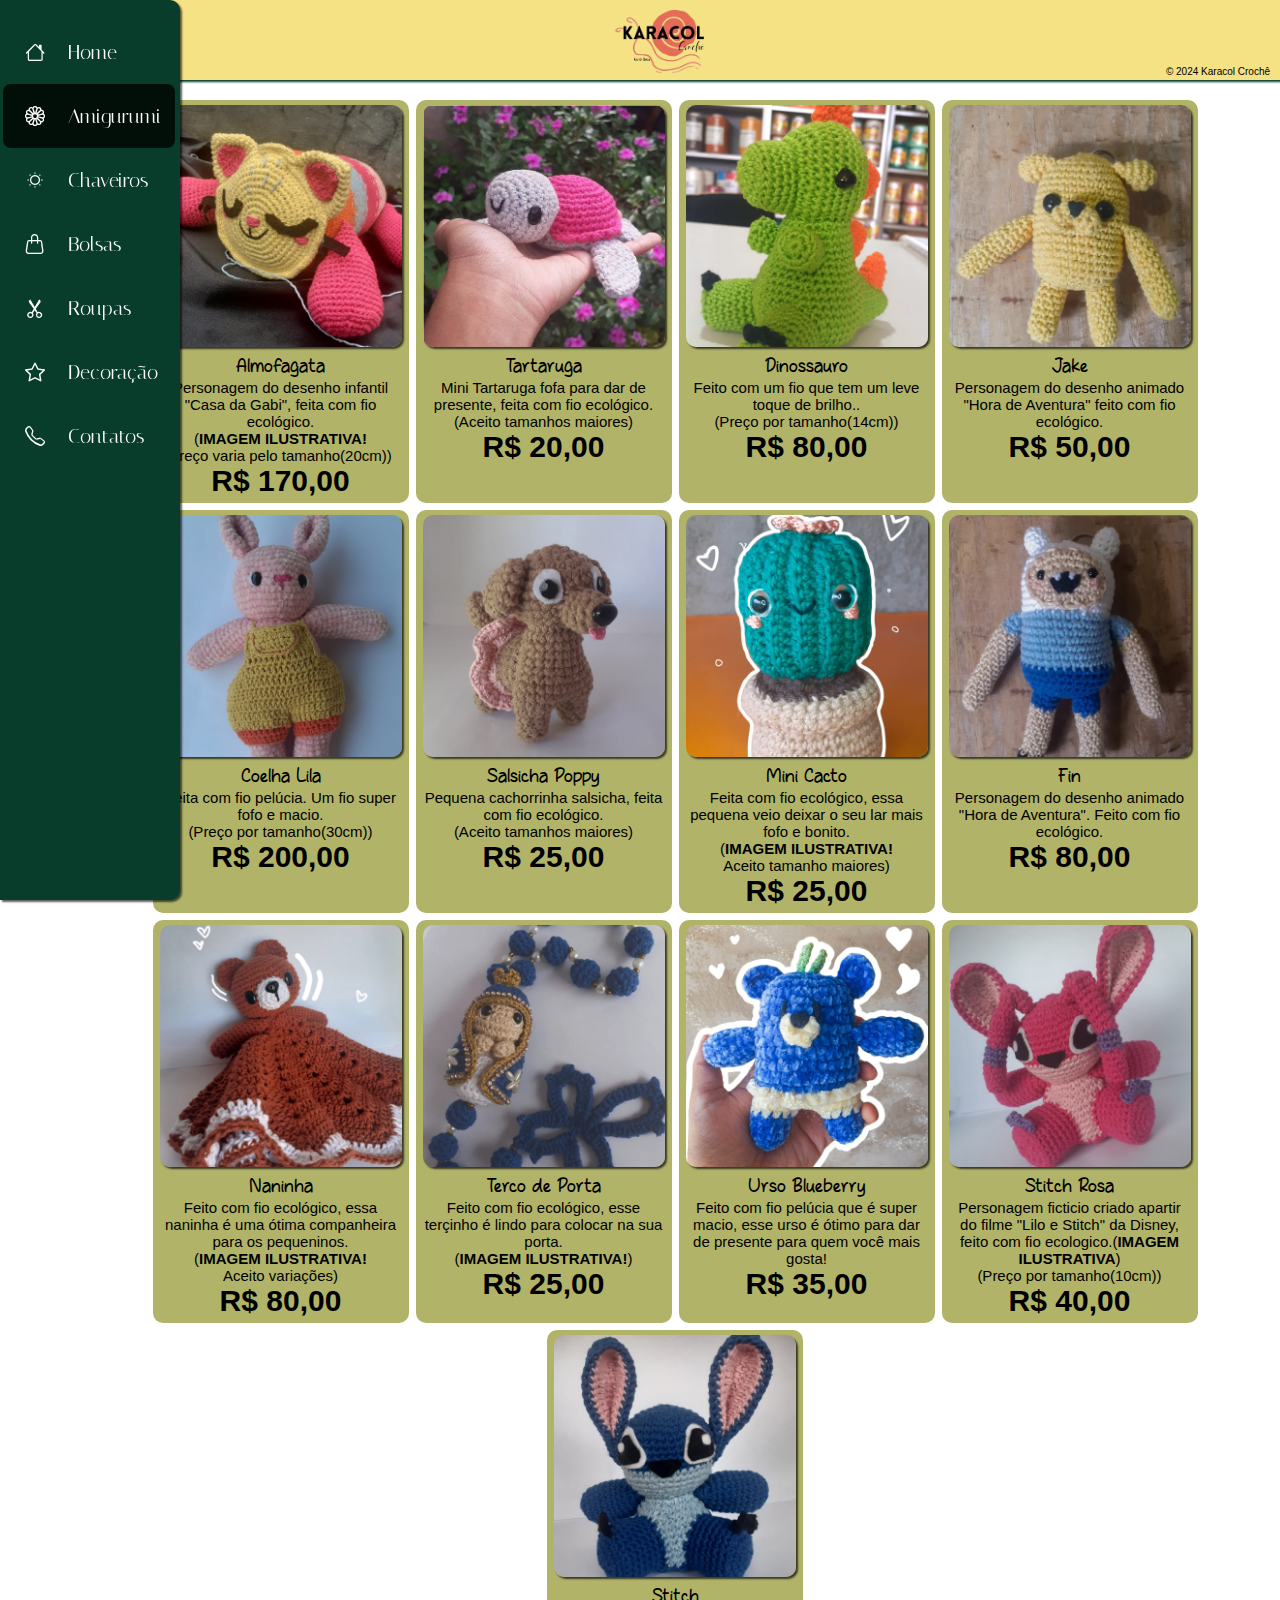
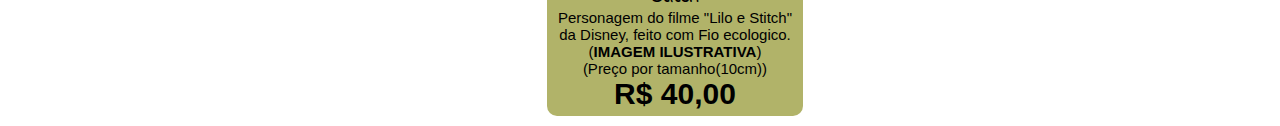
==== commit 345a9123: "upda" ====
--- a/amigurumi/index.html
+++ b/amigurumi/index.html
@@ -81,10 +81,13 @@
     <header>
         <div id="logo">
         </div>
+        <div class="copy">
+            <p>&copy; 2024 Karacol Crochê</p>
+        </div>
     </header>
     <main>
-        <div class="espaco">
-            <div class="conteudo">
+        <div class="espaco" id="espaco">
+            <div class="conteudo" id="conteudo">
                 <section class="cards">
                     <div class="icon"><img src="../fotos_croche/ami_gata.png" alt="almofagata"></div>
                     <span>Almofagata</span>
--- a/fonteees/fontes.css
+++ b/fonteees/fontes.css
@@ -5,7 +5,8 @@
     9-katto ; 10-kinder ; 11-lemon ; 12-mix
     13-monday ; 14-sunday ; 15-pat1 ; 16-pat2
     17-pw ; 18-sugar ; 19-vertical ; 20-comic 
-    21-easy ; 22-grande ; 23-stone
+    21-easy ; 22-grande ; 23-stone ; 24-heyam
+    25-tell ;
 
 */
 
@@ -112,6 +113,14 @@
     font-family:'stone' ;
     src: url("STONES.ttf");
 }
+@font-face{
+    font-family:'heyam' ;
+    src: url("Heyam.ttf");
+}
+@font-face{
+    font-family:'tell' ;
+    src: url("Tell Me A Joke.ttf");
+}
 
 .texto:nth-child(1){
     font-family: 'bubbly';
@@ -182,5 +191,10 @@
 .texto:nth-child(23){
     font-family: 'stone';
 }
-
-
+.texto:nth-child(24){
+    font-family: 'heyam';
+}
+.texto:nth-child(25){
+    font-family: 'tell';
+}
+
--- a/editor.css
+++ b/editor.css
@@ -9,6 +9,16 @@
     --cor-rosaEscuro:#734242;
     --cor-verdesES:rgb(1, 15, 8);
 }
+
+/*ALTERAR FONTES E COR DOS TITULOS DA PAGINA HOME*/
+
+.titulo h1{
+    font-family: 'pat1';
+    color: rgb(25, 0, 255);
+    font-size: 10px;
+}
+
+
 div.conteudo section.cards h3{
     font-size: 30px;
 }
@@ -81,6 +91,16 @@
     background-color: var(--cor-salmao);
     box-shadow: 2px 2px 2px var(--cor-verde);
 }
+
+header .copy{
+    display: flex;
+    font-size: 10px;
+    font-family: Arial, Helvetica, sans-serif;
+    position: absolute;
+    bottom: 3px;
+    right: 10px;
+}
+
 /*Aqui muda a fonte dos titulos dos croche*/
 div.conteudo{
     font-family: vertical;
--- a/DarkTheme/darktheme.css
+++ b/DarkTheme/darktheme.css
@@ -33,15 +33,18 @@
 body.dark{
     background-color: black;
 }
+.espaco.dark .noticias .titulo h1{
+    color: var(--cor-rosaEscuro);
+}  
 header.dark{
     background-color: black;
     box-shadow: 2px 2px 2px white;
 }
+header.dark .copy{
+    color: white;
+}
 .espaco.dark{
     color: white;
-}
-.espaco.dark div.conteudo section.cards{
-    background-color: var(--cor-rosaEscuro);
 }
 .espaco.dark .noticias .conteudo{
     background-color: black;
@@ -82,10 +85,9 @@
     border-width: 2px;
     border-color: white;
 }
-.espaco div.conteudo section.cards{
-    transition: 2s;
-}
-
 body.dark main .zap{
     color: white;
+}
+.espaco.dark .conteudo section.cards{
+    background: var(--cor-rosaEscuro);
 }